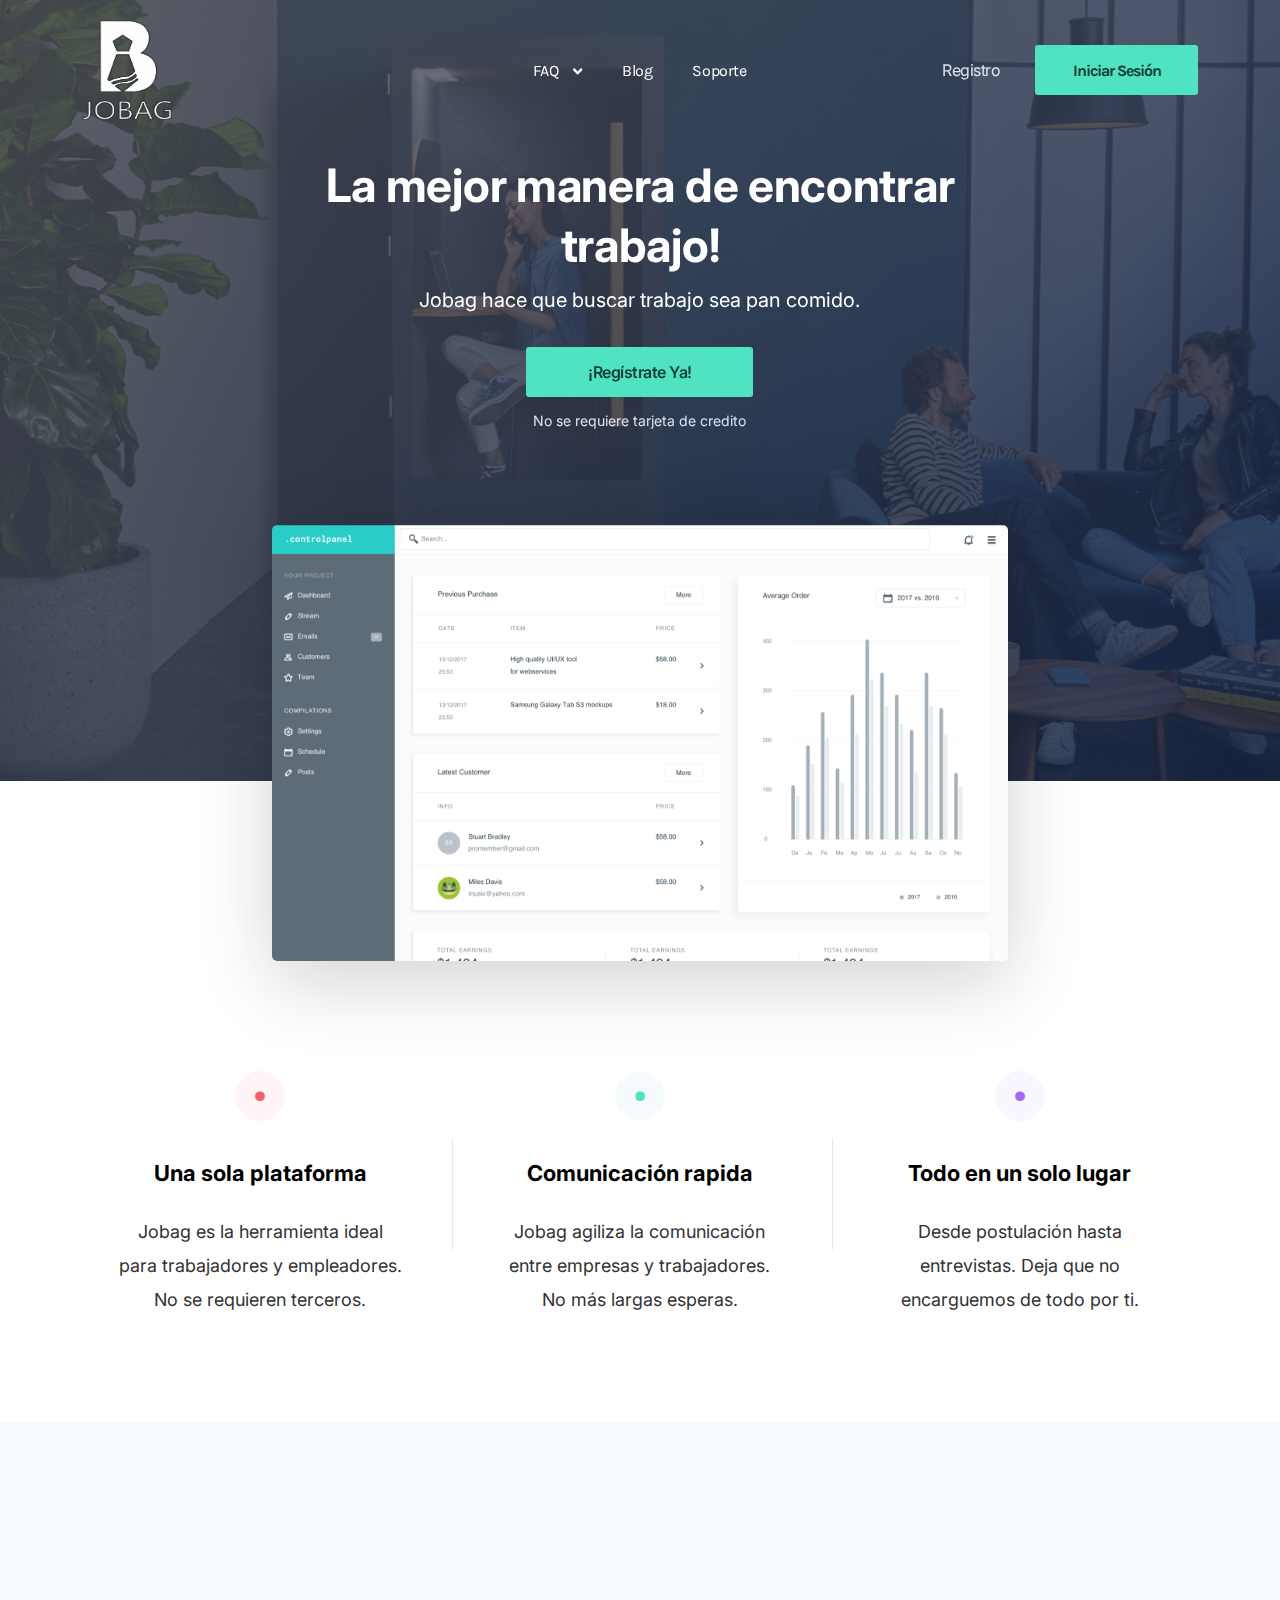
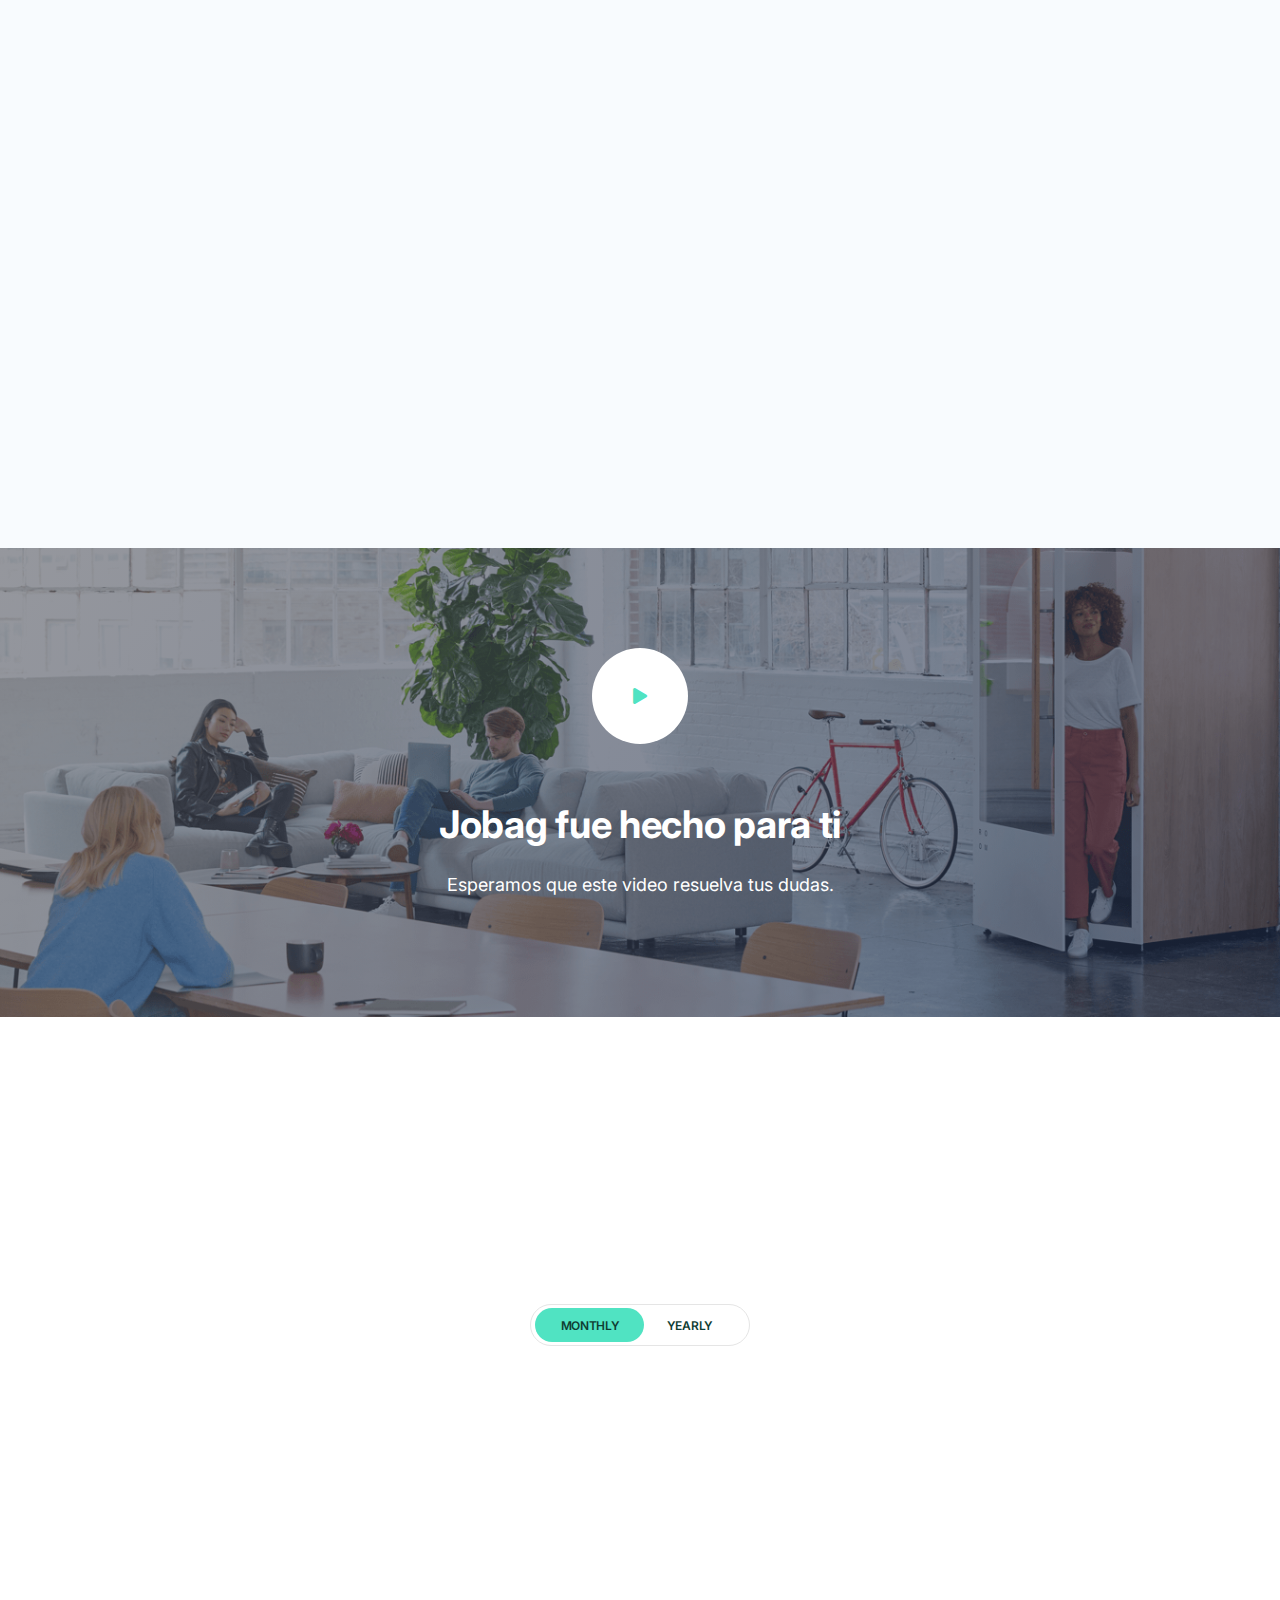
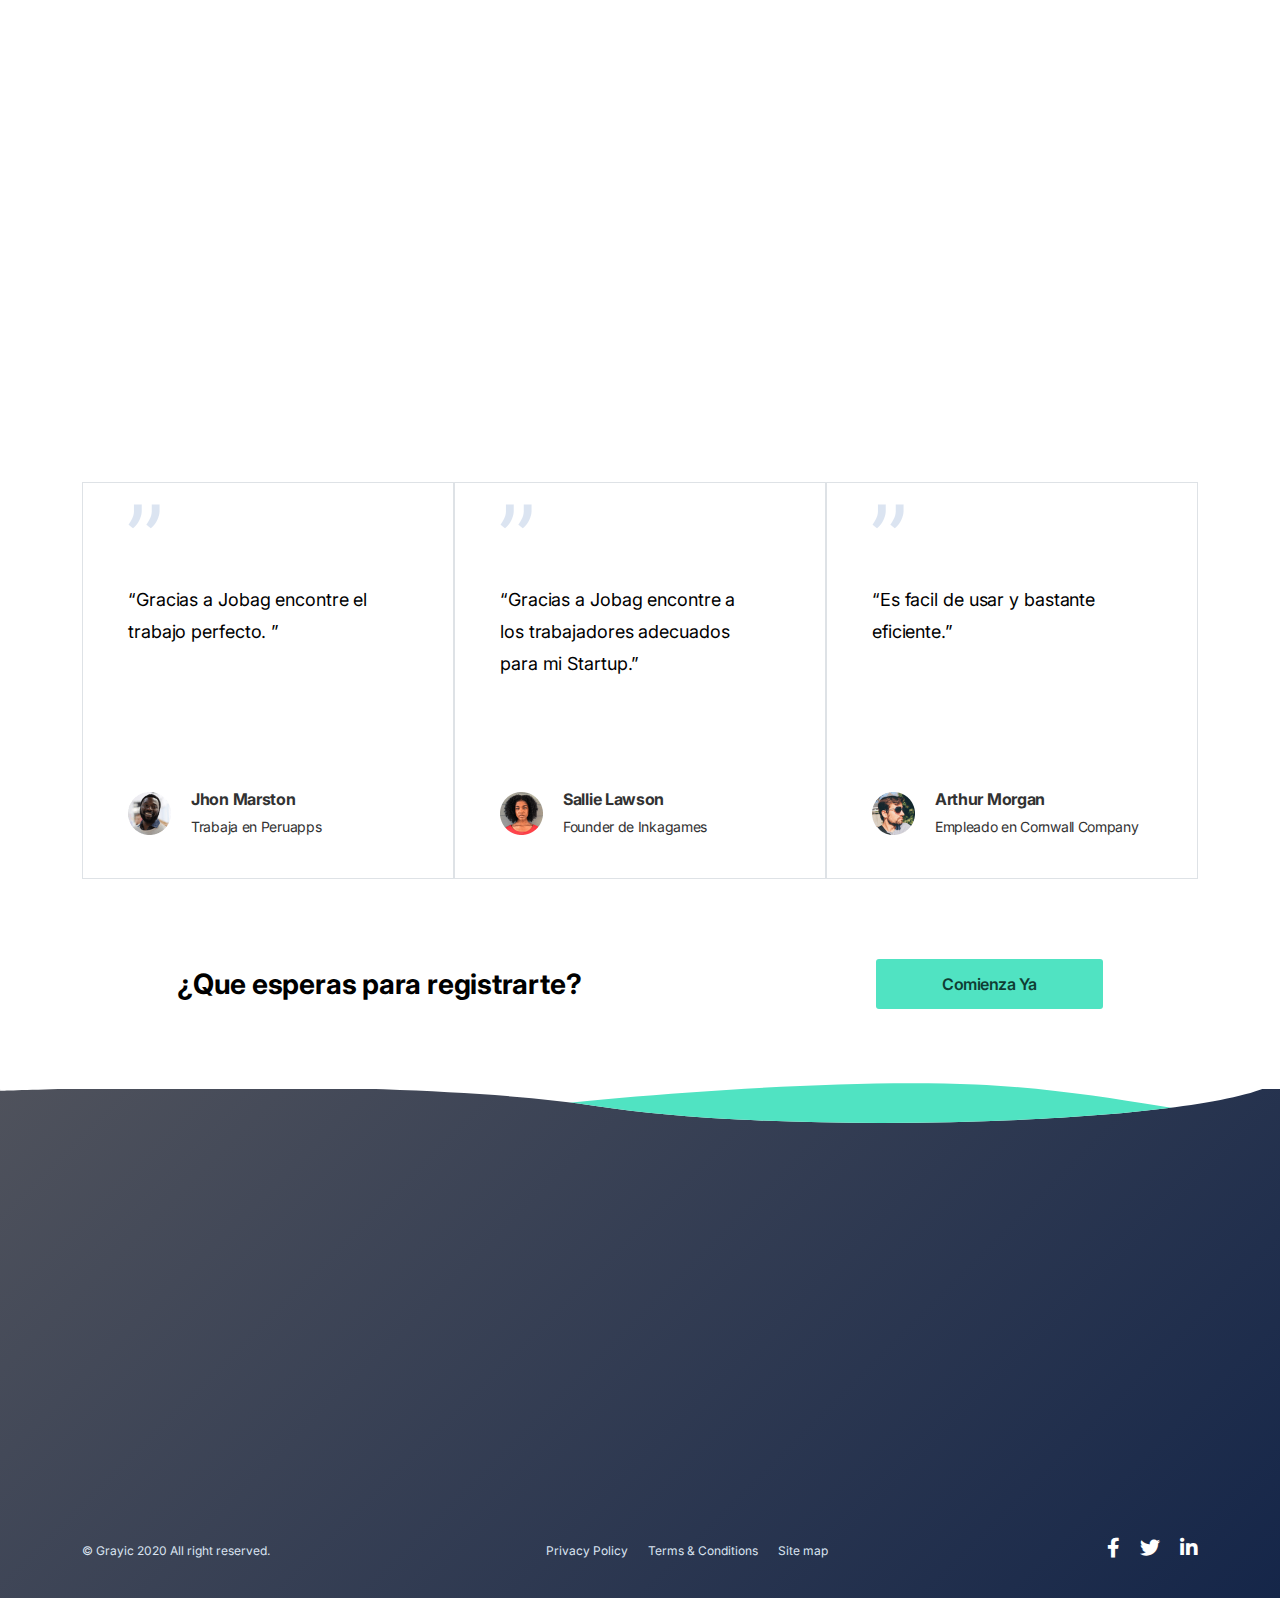
==== index.html @ 5cc7cf38 "main: landing-page" ====
<!DOCTYPE html>
<html lang="en">

<head>
  <meta charset="UTF-8">
  <meta name="viewport" content="width=device-width, initial-scale=1.0">
  <meta http-equiv="X-UA-Compatible" content="ie=edge">
  <title>Jobag </title>
  <link rel="shortcut icon" href="image/favimg.png" type="image/x-icon">
  <!-- Bootstrap , fonts & icons  -->
  <link rel="stylesheet" href="./css/bootstrap.css">
  <link rel="stylesheet" href="./fonts/icon-font/css/style.css">
  <link rel="stylesheet" href="./fonts/typography-font/typo.css">
  <link rel="stylesheet" href="./fonts/fontawesome-5/css/all.css">
  <link href="https://fonts.googleapis.com/css2?family=Karla:wght@300;400;500;600;700;800&display=swap" rel="stylesheet">
  <link href="https://fonts.googleapis.com/css2?family=Gothic+A1:wght@400;500;700;900&display=swap" rel="stylesheet">
  <link href="https://fonts.googleapis.com/css2?family=Work+Sans:wght@400;500;600;700;800;900&display=swap" rel="stylesheet">
  <link href="https://fonts.googleapis.com/css2?family=Rubik:wght@400;500;600;700;800;900&display=swap" rel="stylesheet">
  <link href="https://fonts.googleapis.com/css2?family=Inter:wght@400;600;700;800;900&display=swap" rel="stylesheet">
  <link href="https://fonts.googleapis.com/css2?family=Nunito:wght@400;600;700;800;900&display=swap" rel="stylesheet">
  <!-- Plugin'stylesheets  -->
  <link rel="stylesheet" href="./plugins/aos/aos.min.css">
  <link rel="stylesheet" href="./plugins/fancybox/jquery.fancybox.min.css">
  <!-- Vendor stylesheets  -->
  <link rel="stylesheet" href="./css/main.css">
  <!-- Custom stylesheet -->
</head>

<body data-theme-mode-panel-active data-theme="light" style="font-family: 'Mazzard H';">
  <div class="site-wrapper overflow-hidden position-relative">
    <!-- Site Header -->
    <!-- Preloader -->
    <!-- <div id="loading">
    <div class="preloader">
     <img src="./image/preloader.gif" alt="preloader">
   </div>
   </div>    -->
    <!--Site Header Area -->
    <header class="site-header site-header--menu-center dark-mode-texts landing-17-menu  site-header--absolute site-header--sticky">
      <div class="container">
        <nav class="navbar site-navbar">
          <!-- Brand Logo-->
          <div class="brand-logo">
            <a href="#">
              <!-- light version logo (logo must be black)-->
              <img src="image/logo/LOGO-B.png" alt="" class="light-version-logo">
              <!-- Dark version logo (logo must be White)-->
              <img src="image/logo/LOGO-W.png" alt="" class="dark-version-logo">
            </a>
          </div>
          <div class="menu-block-wrapper">
            <div class="menu-overlay"></div>
            <nav class="menu-block" id="append-menu-header">
              <div class="mobile-menu-head">
                <div class="go-back">
                  <i class="fa fa-angle-left"></i>
                </div>
                <div class="current-menu-title"></div>
                <div class="mobile-menu-close">&times;</div>
              </div>
              <ul class="site-menu-main">
                <li class="nav-item nav-item-has-children">
                  <a href="#" class="nav-link-item drop-trigger">FAQ <i class="fas fa-angle-down"></i>
                  </a>
                  <ul class="sub-menu" id="submenu-9">
                    <li class="sub-menu--item">
                      <a href="#">Empleadores</a>
                    </li>
                    <li class="sub-menu--item">
                      <a href="#">Empleados</a>
                    </li>
                    <li class="sub-menu--item">
                      <a href="#quienessomos">¿Quienes somos?</a>
                    </li>
                    
                  </ul>
                </li>
                <li class="nav-item">
                  <a href="#" class="nav-link-item">Blog</a>
                </li>
                <li class="nav-item">
                  <a href="#testimonio" class="nav-link-item">Soporte</a>
                </li>
              </ul>
            </nav>
          </div>
          <div class="header-btns  header-btn-l-17 ms-auto d-none d-xs-inline-flex align-items-center">
            <a class="btn sign-in-btn focus-reset" href="#">
              Registro
            </a>
            <a class="start-trail-btn btn focus-reset" href="login\login.html">
              Iniciar Sesión
            </a>
          </div>
          <!-- mobile menu trigger -->
          <div class="mobile-menu-trigger">
            <span></span>
          </div>
          <!--/.Mobile Menu Hamburger Ends-->
        </nav>
      </div>
    </header>
    <!-- navbar- -->
    <!-- Hero Area -->
    <div class="hero-area-l-17 position-relative">
      <div class="container">
        <div class="row position-relative justify-content-center">
          <div class="col-xxl-6 col-xl-7 col-lg-8 col-md-11 order-lg-1 order-1" data-aos="fade-right" data-aos-duration="800" data-aos-once="true">
            <div class="content text-center">
              <h1>La mejor manera de encontrar trabajo!</h1>
              <p>Jobag hace que buscar trabajo sea pan comido.</p>
              <a href="#" class="btn">¡Regístrate Ya!</a>
              <span>No se requiere tarjeta de credito</span>
            </div>
          </div>
          <div class="col-xl-8 col-lg-9 order-lg-1 order-0">
            <div class="hero-area-image">
              <img src="image/l8/hero-img.png" alt="" class="w-100">
            </div>
          </div>
        </div>
      </div>
    </div>
    <!--Feature Area -->
    <div class="feature-area-l-17 position-relative">
      <div class="container">
        <div class="row feature-area-l-17-items justify-content-center text-center">
          <div class="col-lg-4 col-md-6 col-sm-9">
            <div class="single-features single-border position-relative">
              <div class="circle-dot-1">
                <i class="fas fa-circle"></i>
              </div>
              <h4>Una sola plataforma</h4>
              <p>Jobag es la herramienta ideal para trabajadores y empleadores. No se requieren terceros.
              </p>
            </div>
          </div>
          <div class="col-lg-4 col-md-6 col-sm-9">
            <div class="single-features single-border position-relative">
              <div class="circle-dot-2">
                <i class="fas fa-circle"></i>
              </div>
              <h4>Comunicación rapida</h4>
              <p>Jobag agiliza la comunicación entre empresas y trabajadores.
                No más largas esperas.
              </p>
            </div>
          </div>
          <div class="col-lg-4 col-md-6 col-sm-9">
            <div class="single-features">
              <div class="circle-dot-3">
                <i class="fas fa-circle"></i>
              </div>
              <h4>Todo en un solo lugar</h4>
              <p>Desde postulación hasta entrevistas. Deja que no encarguemos de todo por ti.</p>
            </div>
          </div>
        </div>
      </div>
    </div>
    <!--Content Area 1-->
    <div class="content-area-l-17-1">
      <div class="container">
        <div class="row align-items-center justify-content-center">
          <div class="col-xl-10 col-lg-12">
            <div class="row align-items-center justify-content-center">
              <div class="col-lg-6 col-md-8" data-aos="fade-right" data-aos-duration="800" data-aos-once="true">
                <div class="content-img position-relative">
                  <div class="image-1">
                    <img src="image/l8/content-image-1.png" alt="">
                  </div>
                  <div class="image-2">
                    <img src="image/l8/content-image-2.png" alt="">
                  </div>
                </div>
              </div>
              <div class="offset-xxl-1 col-xxl-5 col-xl-6 col-lg-6 col-md-8" data-aos="fade-left" data-aos-duration="800" data-aos-once="true">
                <div class="content section-heading-11">
                  <h2> Todo lo que necesitas y más.</h2>
                  <p>Jobag te ofrece todas las herramientas necesarias para conectar empleadores con trabajadores. No te angusties, nosotros nos encargamos de todo.</p>
                  <a href="#" class="btn focus-reset">¡Comienza ya!</a>
                </div>
              </div>
            </div>
          </div>
        </div>
      </div>
    </div>
    <!--Content Area 2-->
    
    <!--Video Area-->
    <a id="quienessomos"> </a>
    <div class="video-area-l-17">
     
      <div class="container">
        <div class="row justify-content-center">
          <div class="col-xxl-7 col-xl-8 col-lg-9 col-md-12">
            <div class="video-content text-center">
              <a data-fancybox="" href="https://www.youtube.com/embed/rRPQs_kM_nw"><i
              class="fas fa-play font-size-7"></i></a>
              <h2>Jobag fue hecho para ti</h2>
              <p>Esperamos que este video resuelva tus dudas.</p>
            </div>
          </div>
        </div>
      </div>
    </div>
    <!--Pricing Area-->
    <div class="pricing-area-l-17 position-relative overflow-hidden">
      <div class="container">
        <div class="row justify-content-center">
          <div class="col-12 col-lg-8 text-center" data-aos="fade-down" data-aos-duration="800" data-aos-once="true">
            <div class="content section-heading-11">
              <h2>Elige un plan para empezar</h2>
              <p>No te angusties, puedes cambiar de plan cuando quieras.</p>
            </div>
          </div>
        </div>
        <div class="row justify-content-center" id="table-price-value" data-pricing-dynamic data-value-active="monthly">
          <div class="col-md-12 pricing-main-area-l-17 text-center">
            <div class="toggle-btn d-inline-block  justify-content-center">
              <a class="btn-toggle btn-toggle-2 d-flex price-deck-trigger" data-pricing-trigger data-target="#table-price-value" href="javascript:">
                <span class="round"></span>
              </a>
            </div>
          </div>
          <div class="col-xl-4 col-lg-5 col-md-6 col-sm-8">
            <div class="single-price" data-aos="fade-right" data-aos-duration="800" data-aos-once="true">
              <div class="price-top justify-content-between">
                <span>Basic</span>
              </div>
              <div class="main-price">
                <div class="price d-flex position-relative ">
                  <span class="d-inline-block dynamic-value">$</span>
                  <h2 class="d-inline-block dynamic-value" data-active="15" data-monthly="0" data-yearly="0"><span
                  class="dynamic-value" data-active="/ month" data-monthly="/ month" data-yearly="/year"></span></h2>
                </div>
              </div>
              <p>Good for small business launching their products less then once a year</p>
              <div class="price-body pt-8">
                <ul class="pricing-list list-unstyled">
                  <li> <i class="icon icon-check-2-2"></i> Unlimited Blocks</li>
                  <li> <i class="icon icon-check-2-2"></i> 5GB Clould Storages</li>
                  <li><del> <i class="icon icon-check-2-2"></i> Custom Domain Names</del></li>
                  <li><del> <i class="icon icon-check-2-2"></i>Unlimited Emails</del></li>
                </ul>
              </div>
              <div class="price-btn">
                <a class="btn" href="#">Empieza Ya</a>
                <p>No credit card required</p>
              </div>
            </div>
          </div>
          
          
          <div class="col-xl-4 col-lg-5 col-md-6 col-sm-8">
            <div class="single-price popular-pricing popular-pricing-3 position-relative" data-aos="fade-up" data-aos-duration="800" data-aos-once="true">
              <div class="price-top justify-content-between">
                <span>Pro</span>
              </div>
              <div class="main-price">
                <div class="price d-flex position-relative">
                  <span class="d-inline-block dynamic-value ">$</span>
                  <h2 class="d-inline-block dynamic-value" data-active="15" data-monthly="5" data-yearly="50"> <span
                  class="dynamic-value" data-active="/  month" data-monthly="/ month" data-yearly="/year"></span></h2>
                </div>
              </div>
              <p>Good for small business launching their products less then once a year</p>
              <div class="price-body">
                <ul class="pricing-list list-unstyled">
                  <li> <i class="icon icon-check-2-2"></i> Unlimited Blocks</li>
                  <li> <i class="icon icon-check-2-2"></i> 5GB Clould Storages</li>
                  <li> <i class="icon icon-check-2-2"></i> Custom Domain Names</li>
                  <li> <i class="icon icon-check-2-2"></i>Unlimited Emails</li>
                </ul>
              </div>
              <div class="price-btn">
                <a class="btn" href="#">Empieza Ya</a>
                <p>No credit card required</p>
              </div>
            </div>
          </div>
        </div>
      </div>
    </div>
   
    <!--Testimonial Area-->
    <a id="testimonio"> </a>
    <div class="testimonial-area-l-17">
      
      <div class="container">
        <div class="row justify-content-center no-gutters border-collapse-1">
          <div class="col-lg-4 col-md-6 col-sm-9 p-0">
            <div class="testimonial-card border h-100">
              <img src="image/l8/quote.png" alt="">
              <p>
                “Gracias a Jobag encontre el trabajo perfecto. ”
              </p>
              <div class="d-flex align-items-center">
                <div class="customer-img mr-4">
                  <img src="image/l8/client-img-1.png" alt="">
                </div>
                <div class="user-identity">
                  <h5>Jhon Marston</h5>
                  <span>Trabaja en Peruapps</span>
                </div>
              </div>
            </div>
          </div>
          <div class="col-lg-4 col-md-6 col-sm-9 p-0">
            <div class="testimonial-card border h-100">
              <img src="image/l8/quote.png" alt="" class="mb-12">
              <p>
                “Gracias a Jobag encontre a los trabajadores adecuados para mi Startup.”
              </p>
              <div class="d-flex align-items-center">
                <div class="customer-img">
                  <img src="image/l8/client-img-2.png" alt="">
                </div>
                <div class="user-identity">
                  <h5>Sallie Lawson</h5>
                  <span>Founder de Inkagames</span>
                </div>
              </div>
            </div>
          </div>
          <div class="col-lg-4 col-md-6 col-sm-9 p-0">
            <div class="testimonial-card border h-100">
              <img src="image/l8/quote.png" alt="" class="mb-12">
              <p>
                “Es facil de usar y bastante eficiente.”
              </p>
              <div class="d-flex align-items-center">
                <div class="customer-img mr-4">
                  <img src="image/l8/client-img-3.png" alt="">
                </div>
                <div class="user-identity">
                  <h5>Arthur Morgan</h5>
                  <span>Empleado en Cornwall Company</span>
                </div>
              </div>
            </div>
          </div>
        </div>
      </div>
    </div>
    <!--CTA Area-->
    <div class="cta-area-l-17">
      <div class="container">
        <div class="row justify-content-center">
          <div class="col-lg-10">
            <div class="d-md-flex justify-content-between text-align-lg-start text-center align-items-center">
              <h2>¿Que esperas para registrarte?</h2>
              <a href="#" class="btn"> Comienza Ya</a>
            </div>
          </div>
        </div>
      </div>
    </div>
    <!--Footer Area-->
    <footer class="footer-area-l-17 position-relative">
      <div class="footer-shape">
        <img src="image/l8/footer-shape.svg" alt="">
      </div>
      <div class="container pt-lg-23 pt-15 pb-12">
        <div class="row footer-area-l-17-items justify-content-between" data-aos="fade-left" data-aos-duration="800" data-aos-once="true">
          <div class="col">
            <div class="footer-widget widget2">
              <p class="widget-title">Store</p>
              <ul class="widget-links pl-0 list-unstyled ">
                <li><a href="">Catalog</a></li>
                <li><a href="">Popular</a></li>
                <li><a href="">Features</a></li>
                <li><a href="">F.a.q.</a></li>
              </ul>
            </div>
          </div>
          <div class="col">
            <div class="footer-widget widget3">
              <p class="widget-title">About</p>
              <ul class="widget-links pl-0 list-unstyled ">
                <li><a href="">Catalog</a></li>
                <li><a href="">Popular</a></li>
                <li><a href="">Features</a></li>
              </ul>
            </div>
          </div>
          <div class="col">
            <div class="footer-widget widget4">
              <p class="widget-title">Policy</p>
              <ul class="widget-links pl-0 list-unstyled ">
                <li><a href="">Catalog</a></li>
                <li><a href="">Popular</a></li>
                <li><a href="">Features</a></li>
              </ul>
            </div>
          </div>
          <div class="col">
            <div class="footer-widget widget4">
              <p class="widget-title">Team</p>
              <ul class="widget-links pl-0 list-unstyled ">
                <li><a href="">Catalog</a></li>
                <li><a href="">Popular</a></li>
                <li><a href="">Features</a></li>
              </ul>
            </div>
          </div>
          <div class="col">
            <div class="footer-widget widget4">
              <p class="widget-title">Support</p>
              <ul class="widget-links pl-0 list-unstyled ">
                <li><a href="">Catalog</a></li>
                <li><a href="">Popular</a></li>
                <li><a href="">Features</a></li>
              </ul>
            </div>
          </div>
        </div>
      </div>
      <!-- footer-bottom start -->
      <div class="copyright-area-l-17 text-center text-md-start">
        <div class="container">
          <div class="row align-items-center">
            <div class="col-lg-4 col-md-4">
              <div class="copyright">
                <p> &copy; Grayic 2020 All right reserved. </p>
              </div>
            </div>
            <div class="col-lg-5 col-md-6">
              <div class="footer-menu">
                <ul class="list-unstyled d-flex flex-wrap justify-content-center">
                  <li><a href="#">Privacy Policy</a></li>
                  <li> <a href="#features">Terms & Conditions</a> </li>
                  <li><a href="#features"> Site map</a></li>
                </ul>
              </div>
            </div>
            <div class="col-lg-3 col-md-2">
              <div class="social-icons text-md-end">
                <ul class="pl-0 list-unstyled">
                  <li class="d-inline-block"><a href="#"><i class="fab fa-facebook-f"></i></a></li>
                  <li class="d-inline-block"><a href="#"><i class="fab fa-twitter"></i></a></li>
                  <li class="d-inline-block"><a href="#"><i class="fab fa-linkedin-in"></i></a></li>
                </ul>
              </div>
            </div>
          </div>
        </div>
      </div>
    </footer>
  </div>
  <!-- Vendor Scripts -->
  <script src="js/vendor.min.js"></script>
  <!-- Plugin's Scripts -->
  <script src="./plugins/fancybox/jquery.fancybox.min.js"></script>
  <script src="./plugins/aos/aos.min.js"></script>
  <script src="./plugins/menu/menu.js"></script>
  <!-- Activation Script -->
  <script src="js/custom.js"></script>
</body>

</html>
---- fonts/icon-font/css/style.css ----
/*--------------------------------

Grayic Web Font
Generated using nucleoapp.com

-------------------------------- */
@font-face {
  font-family: 'Grayic';
  src: url('../fonts/Grayic.eot');
  src: url('../fonts/Grayic.eot') format('embedded-opentype'), url('../fonts/Grayic.woff2') format('woff2'), url('../fonts/Grayic.woff') format('woff'), url('../fonts/Grayic.ttf') format('truetype'), url('../fonts/Grayic.svg') format('svg');
  font-weight: normal;
  font-style: normal;
}
/*------------------------
	base class definition
-------------------------*/
.icon {
  display: inline-block;
  font: normal normal normal 1em/1 'Grayic';
  speak: none;
  text-transform: none;
  /* Better Font Rendering */
  -webkit-font-smoothing: antialiased;
  -moz-osx-font-smoothing: grayscale;
}
/*------------------------
  change icon size
-------------------------*/
/* relative units */
.icon-sm {
  font-size: 0.8em;
}
.icon-lg {
  font-size: 1.2em;
}
/* absolute units */
.icon-16 {
  font-size: 16px;
}
.icon-32 {
  font-size: 32px;
}
/*----------------------------------
  add a square/circle background
-----------------------------------*/
.icon-bg-square,
.icon-bg-circle {
  padding: 0.35em;
  background-color: #eee;
}
.icon-bg-circle {
  border-radius: 50%;
}
/*------------------------------------
  use icons as list item markers
-------------------------------------*/
.icon-ul {
  padding-left: 0;
  list-style-type: none;
}
.icon-ul > li {
  display: flex;
  align-items: flex-start;
  line-height: 1.4;
}
.icon-ul > li > .icon {
  margin-right: 0.4em;
  line-height: inherit;
}
/*------------------------
  spinning icons
-------------------------*/
.icon-is-spinning {
  -webkit-animation: icon-spin 2s infinite linear;
  -moz-animation: icon-spin 2s infinite linear;
  animation: icon-spin 2s infinite linear;
}
@-webkit-keyframes icon-spin {
  0% {
    -webkit-transform: rotate(0deg);
  }
  100% {
    -webkit-transform: rotate(360deg);
  }
}
@-moz-keyframes icon-spin {
  0% {
    -moz-transform: rotate(0deg);
  }
  100% {
    -moz-transform: rotate(360deg);
  }
}
@keyframes icon-spin {
  0% {
    -webkit-transform: rotate(0deg);
    -moz-transform: rotate(0deg);
    -ms-transform: rotate(0deg);
    -o-transform: rotate(0deg);
    transform: rotate(0deg);
  }
  100% {
    -webkit-transform: rotate(360deg);
    -moz-transform: rotate(360deg);
    -ms-transform: rotate(360deg);
    -o-transform: rotate(360deg);
    transform: rotate(360deg);
  }
}
/*------------------------
  rotated/flipped icons
-------------------------*/
.icon-rotate-90 {
  filter: progid:DXImageTransform.Microsoft.BasicImage(rotation=1);
  -webkit-transform: rotate(90deg);
  -moz-transform: rotate(90deg);
  -ms-transform: rotate(90deg);
  -o-transform: rotate(90deg);
  transform: rotate(90deg);
}
.icon-rotate-180 {
  filter: progid:DXImageTransform.Microsoft.BasicImage(rotation=2);
  -webkit-transform: rotate(180deg);
  -moz-transform: rotate(180deg);
  -ms-transform: rotate(180deg);
  -o-transform: rotate(180deg);
  transform: rotate(180deg);
}
.icon-rotate-270 {
  filter: progid:DXImageTransform.Microsoft.BasicImage(rotation=3);
  -webkit-transform: rotate(270deg);
  -moz-transform: rotate(270deg);
  -ms-transform: rotate(270deg);
  -o-transform: rotate(270deg);
  transform: rotate(270deg);
}
.icon-flip-y {
  filter: progid:DXImageTransform.Microsoft.BasicImage(rotation=0);
  -webkit-transform: scale(-1, 1);
  -moz-transform: scale(-1, 1);
  -ms-transform: scale(-1, 1);
  -o-transform: scale(-1, 1);
  transform: scale(-1, 1);
}
.icon-flip-x {
  filter: progid:DXImageTransform.Microsoft.BasicImage(rotation=2);
  -webkit-transform: scale(1, -1);
  -moz-transform: scale(1, -1);
  -ms-transform: scale(1, -1);
  -o-transform: scale(1, -1);
  transform: scale(1, -1);
}
/*------------------------
	icons
-------------------------*/

.icon-tail-right::before {
  content: "\ea02";
}

.icon-tail-left::before {
  content: "\ea03";
}

.icon-small-up::before {
  content: "\ea04";
}

.icon-small-down::before {
  content: "\ea05";
}

.icon-small-right::before {
  content: "\ea06";
}

.icon-small-left::before {
  content: "\ea07";
}

.icon-triangle-right-17::before {
  content: "\ea08";
}

.icon-card-update::before {
  content: "\ea09";
}

.icon-tie-01::before {
  content: "\ea0a";
}

.icon-puzzle-10::before {
  content: "\ea0b";
}

.icon-plug::before {
  content: "\ea0c";
}

.icon-laptop-71::before {
  content: "\ea0d";
}

.icon-goal-65::before {
  content: "\ea0e";
}

.icon-handshake::before {
  content: "\ea0f";
}

.icon-archery-target::before {
  content: "\ea10";
}

.icon-connect::before {
  content: "\ea11";
}

.icon-bulb-63::before {
  content: "\ea12";
}

.icon-chess-knight::before {
  content: "\ea13";
}

.icon-shoe-woman::before {
  content: "\ea14";
}

.icon-plug-2::before {
  content: "\ea15";
}

.icon-roadmap::before {
  content: "\ea16";
}

.icon-roadmap-2::before {
  content: "\ea17";
}

.icon-cards::before {
  content: "\ea18";
}

.icon-cards-2::before {
  content: "\ea19";
}

.icon-mirror-2::before {
  content: "\ea1a";
}

.icon-layers-3::before {
  content: "\ea1b";
}

.icon-layers-3-2::before {
  content: "\ea1c";
}

.icon-code::before {
  content: "\ea1d";
}

.icon-code-2::before {
  content: "\ea1e";
}

.icon-code-editor::before {
  content: "\ea1f";
}

.icon-book-open-2::before {
  content: "\ea20";
}

.icon-app::before {
  content: "\ea21";
}

.icon-3d-model::before {
  content: "\ea22";
}

.icon-3d-model-2::before {
  content: "\ea23";
}

.icon-app-2::before {
  content: "\ea24";
}

.icon-apple::before {
  content: "\ea25";
}

.icon-android::before {
  content: "\ea26";
}

.icon-apple-2::before {
  content: "\ea27";
}

.icon-android-2::before {
  content: "\ea28";
}

.icon-palette::before {
  content: "\ea29";
}

.icon-palette-2::before {
  content: "\ea2a";
}

.icon-leaf-80::before {
  content: "\ea2b";
}

.icon-leaf-80-2::before {
  content: "\ea2c";
}

.icon-battery-83::before {
  content: "\ea2d";
}

.icon-battery-83-2::before {
  content: "\ea2e";
}

.icon-drop::before {
  content: "\ea2f";
}

.icon-drop-2::before {
  content: "\ea30";
}

.icon-popcorn::before {
  content: "\ea31";
}

.icon-bowling-pins::before {
  content: "\ea32";
}

.icon-popcorn-2::before {
  content: "\ea33";
}

.icon-bowling-pins-2::before {
  content: "\ea34";
}

.icon-theater::before {
  content: "\ea35";
}

.icon-theater-2::before {
  content: "\ea36";
}

.icon-music::before {
  content: "\ea37";
}

.icon-brush::before {
  content: "\ea38";
}

.icon-music-2::before {
  content: "\ea39";
}

.icon-brush-2::before {
  content: "\ea3a";
}

.icon-soup::before {
  content: "\ea3b";
}

.icon-soup-2::before {
  content: "\ea3c";
}

.icon-energy::before {
  content: "\ea3d";
}

.icon-energy-2::before {
  content: "\ea3e";
}

.icon-cupcake::before {
  content: "\ea3f";
}

.icon-cupcake-2::before {
  content: "\ea40";
}

.icon-watermelon::before {
  content: "\ea41";
}

.icon-watermelon-2::before {
  content: "\ea42";
}

.icon-opening-times::before {
  content: "\ea43";
}

.icon-mug::before {
  content: "\ea44";
}

.icon-pizza-slice::before {
  content: "\ea45";
}

.icon-opening-times-2::before {
  content: "\ea46";
}

.icon-mug-2::before {
  content: "\ea47";
}

.icon-pizza-slice-2::before {
  content: "\ea48";
}

.icon-bell-53::before {
  content: "\ea49";
}

.icon-bell-53-2::before {
  content: "\ea4a";
}

.icon-pin-3::before {
  content: "\ea4b";
}

.icon-pin-3-2::before {
  content: "\ea4c";
}

.icon-gps::before {
  content: "\ea4d";
}

.icon-gps-2::before {
  content: "\ea4e";
}

.icon-face-recognition::before {
  content: "\ea4f";
}

.icon-sound::before {
  content: "\ea50";
}

.icon-microphone::before {
  content: "\ea51";
}

.icon-business-agent::before {
  content: "\ea52";
}

.icon-cctv::before {
  content: "\ea53";
}

.icon-home::before {
  content: "\ea54";
}

.icon-office::before {
  content: "\ea55";
}

.icon-key::before {
  content: "\ea56";
}

.icon-handshake-2::before {
  content: "\ea57";
}

.icon-home-2::before {
  content: "\ea58";
}

.icon-cctv-2::before {
  content: "\ea59";
}

.icon-fav-property::before {
  content: "\ea5a";
}

.icon-fav-property-2::before {
  content: "\ea5b";
}

.icon-key-2::before {
  content: "\ea5c";
}

.icon-business-agent-2::before {
  content: "\ea5d";
}

.icon-bookmark-2::before {
  content: "\ea5e";
}

.icon-bookmark-2-2::before {
  content: "\ea5f";
}

.icon-pen-01::before {
  content: "\ea60";
}

.icon-pen-01-2::before {
  content: "\ea61";
}

.icon-hat-3::before {
  content: "\ea62";
}

.icon-hat-3-2::before {
  content: "\ea63";
}

.icon-tag::before {
  content: "\ea64";
}

.icon-tag-2::before {
  content: "\ea65";
}

.icon-gift-2::before {
  content: "\ea66";
}

.icon-gift-2-2::before {
  content: "\ea67";
}

.icon-receipt-list-43::before {
  content: "\ea68";
}

.icon-receipt-list-43-2::before {
  content: "\ea69";
}

.icon-maestro::before {
  content: "\ea6a";
}

.icon-maestro-2::before {
  content: "\ea6b";
}

.icon-cart-simple::before {
  content: "\ea6c";
}

.icon-cart-simple-2::before {
  content: "\ea6d";
}

.icon-bag-09::before {
  content: "\ea6e";
}

.icon-bag-09-2::before {
  content: "\ea6f";
}

.icon-bicep::before {
  content: "\ea70";
}

.icon-bicep-2::before {
  content: "\ea71";
}

.icon-cycling::before {
  content: "\ea72";
}

.icon-cycling-2::before {
  content: "\ea73";
}

.icon-distance::before {
  content: "\ea74";
}

.icon-distance-2::before {
  content: "\ea75";
}

.icon-trophy::before {
  content: "\ea76";
}

.icon-trophy-2::before {
  content: "\ea77";
}

.icon-cpu::before {
  content: "\ea78";
}

.icon-cpu-2::before {
  content: "\ea79";
}

.icon-voice-recognition::before {
  content: "\ea7a";
}

.icon-voice-recognition-2::before {
  content: "\ea7b";
}

.icon-phone-charging-3::before {
  content: "\ea7c";
}

.icon-phone-charging-3-2::before {
  content: "\ea7d";
}

.icon-phone-button::before {
  content: "\ea7e";
}

.icon-pc-monitor::before {
  content: "\ea7f";
}

.icon-headphones::before {
  content: "\ea80";
}

.icon-media-player::before {
  content: "\ea81";
}

.icon-screen-rotation::before {
  content: "\ea82";
}

.icon-screen-rotation-2::before {
  content: "\ea83";
}

.icon-headphones-2::before {
  content: "\ea84";
}

.icon-headphones-2-2::before {
  content: "\ea85";
}

.icon-headphones-2-3::before {
  content: "\ea86";
}

.icon-pc-monitor-2::before {
  content: "\ea87";
}

.icon-media-player-2::before {
  content: "\ea88";
}

.icon-touch-id::before {
  content: "\ea89";
}

.icon-touch-id-2::before {
  content: "\ea8a";
}

.icon-bike-bmx::before {
  content: "\ea8b";
}

.icon-bike-bmx-2::before {
  content: "\ea8c";
}

.icon-airplane::before {
  content: "\ea8d";
}

.icon-airplane-2::before {
  content: "\ea8e";
}

.icon-drink-2::before {
  content: "\ea8f";
}

.icon-drink-2-2::before {
  content: "\ea90";
}

.icon-verified::before {
  content: "\ea91";
}

.icon-verified-2::before {
  content: "\ea92";
}

.icon-at-sign::before {
  content: "\ea93";
}

.icon-at-sign-2::before {
  content: "\ea94";
}

.icon-zoom-2::before {
  content: "\ea95";
}

.icon-phone-2::before {
  content: "\ea96";
}

.icon-trash-simple::before {
  content: "\ea97";
}

.icon-simple-remove::before {
  content: "\ea98";
}

.icon-send-2::before {
  content: "\ea99";
}

.icon-signal-2::before {
  content: "\ea9a";
}

.icon-link-69::before {
  content: "\ea9b";
}

.icon-lock::before {
  content: "\ea9c";
}

.icon-unlocked::before {
  content: "\ea9d";
}

.icon-phone-2-2::before {
  content: "\ea9e";
}

.icon-fav-remove::before {
  content: "\ea9f";
}

.icon-chat-round::before {
  content: "\eaa0";
}

.icon-chat-46::before {
  content: "\eaa1";
}

.icon-chat-33::before {
  content: "\eaa2";
}

.icon-chat-45::before {
  content: "\eaa3";
}

.icon-attach-87::before {
  content: "\eaa4";
}

.icon-chart-bar-52::before {
  content: "\eaa5";
}

.icon-chat-round-content::before {
  content: "\eaa6";
}

.icon-check-2::before {
  content: "\eaa7";
}

.icon-pen::before {
  content: "\eaa8";
}

.icon-heart-2::before {
  content: "\eaa9";
}

.icon-fav-remove-2::before {
  content: "\eaaa";
}

.icon-ui-04::before {
  content: "\eaab";
}

.icon-phone-call::before {
  content: "\eaac";
}

.icon-lock-2::before {
  content: "\eaad";
}

.icon-unlocked-2::before {
  content: "\eaae";
}

.icon-heart-2-2::before {
  content: "\eaaf";
}

.icon-email-83::before {
  content: "\eab0";
}

.icon-pen-2::before {
  content: "\eab1";
}

.icon-check-2-2::before {
  content: "\eab2";
}

.icon-chat-round-2::before {
  content: "\eab3";
}

.icon-chat-round-content-2::before {
  content: "\eab4";
}

.icon-chat-33-2::before {
  content: "\eab5";
}

.icon-chat-45-2::before {
  content: "\eab6";
}

.icon-chart-bar-52-2::before {
  content: "\eab7";
}

.icon-bold-remove::before {
  content: "\eab8";
}

.icon-attach-87-2::before {
  content: "\eab9";
}

.icon-check-simple::before {
  content: "\eaba";
}

.icon-menu-dots::before {
  content: "\eabb";
}

.icon-settings-gear-64::before {
  content: "\eabc";
}

.icon-settings-gear-64-2::before {
  content: "\eabd";
}

.icon-settings::before {
  content: "\eabe";
}

.icon-settings-2::before {
  content: "\eabf";
}

.icon-trash::before {
  content: "\eac0";
}

.icon-time-3::before {
  content: "\eac1";
}

.icon-ui-04-2::before {
  content: "\eac2";
}

.icon-filter::before {
  content: "\eac3";
}

.icon-infinite::before {
  content: "\eac4";
}

.icon-infinite-2::before {
  content: "\eac5";
}

.icon-home-minimal::before {
  content: "\eac6";
}

.icon-home-minimal-2::before {
  content: "\eac7";
}

.icon-filter-2::before {
  content: "\eac8";
}

.icon-cloud-25::before {
  content: "\eaca";
}

.icon-cloud-25-2::before {
  content: "\eacb";
}

.icon-single-02::before {
  content: "\eacc";
}

.icon-single-02-2::before {
  content: "\eacd";
}

.icon-users-wm::before {
  content: "\eace";
}

.icon-users-wm-2::before {
  content: "\eacf";
}

.icon-camera-flash::before {
  content: "\ead0";
}

.icon-camera-flash-2::before {
  content: "\ead1";
}

.icon-ic_file_download_48px::before {
  content: "\ead2";
}

.icon-ic_thumb_up_48px::before {
  content: "\ead3";
}

.icon-ic_thumb_down_48px::before {
  content: "\ead4";
}

.icon-hourglass::before {
  content: "\ead5";
}

.icon-hourglass-2::before {
  content: "\ead6";
}

.icon-time-3-2::before {
  content: "\ead7";
}

.icon-time-3-3::before {
  content: "\ead8";
}

.icon-chat-46-2::before {
  content: "\ead9";
}

.icon-laptop-1::before {
  content: "\eada";
}

.icon-laptop-1-2::before {
  content: "\eadb";
}

.icon-grid-45::before {
  content: "\eadc";
}

.icon-grid-45-2::before {
  content: "\eadd";
}

.icon-layout-11::before {
  content: "\eade";
}

.icon-layout-11-2::before {
  content: "\eadf";
}

.icon-sidebar::before {
  content: "\eae0";
}

.icon-sidebar-2::before {
  content: "\eae1";
}

.icon-email-84::before {
  content: "\eae2";
}

.icon-email-84-2::before {
  content: "\eae3";
}

.icon-menu-right::before {
  content: "\eae4";
}

.icon-menu-left::before {
  content: "\eae5";
}

.icon-menu-34::before {
  content: "\eae6";
}

.icon-menu-dots-2::before {
  content: "\eae7";
}

.icon-minimal-left::before {
  content: "\eae8";
}

.icon-minimal-right::before {
  content: "\eae9";
}

.icon-stre-right::before {
  content: "\eaea";
}

.icon-stre-left::before {
  content: "\eaeb";
}

.icon-menu-left-2::before {
  content: "\eaec";
}

.icon-menu-right-2::before {
  content: "\eaed";
}

.icon-menu-34-2::before {
  content: "\eaee";
}

.icon-triangle-right-17-2::before {
  content: "\eaef";
}

.icon-puzzle-10-2::before {
  content: "\eaf0";
}

.icon-logo-facebook::before {
  content: "\eaf1";
}

.icon-logo-twitter::before {
  content: "\eaf2";
}

.icon-logo-linkedin::before {
  content: "\eaf3";
}

.icon-logo-pinterest::before {
  content: "\eaf4";
}

.icon-instant-camera-2::before {
  content: "\eaf5";
}

.icon-logo-instagram::before {
  content: "\eaf6";
}

.icon-logo-dribbble::before {
  content: "\eaf7";
}

.icon-logo-skype::before {
  content: "\eaf8";
}

.icon-logo-messenger::before {
  content: "\eaf9";
}

.icon-logo-slack::before {
  content: "\eafa";
}
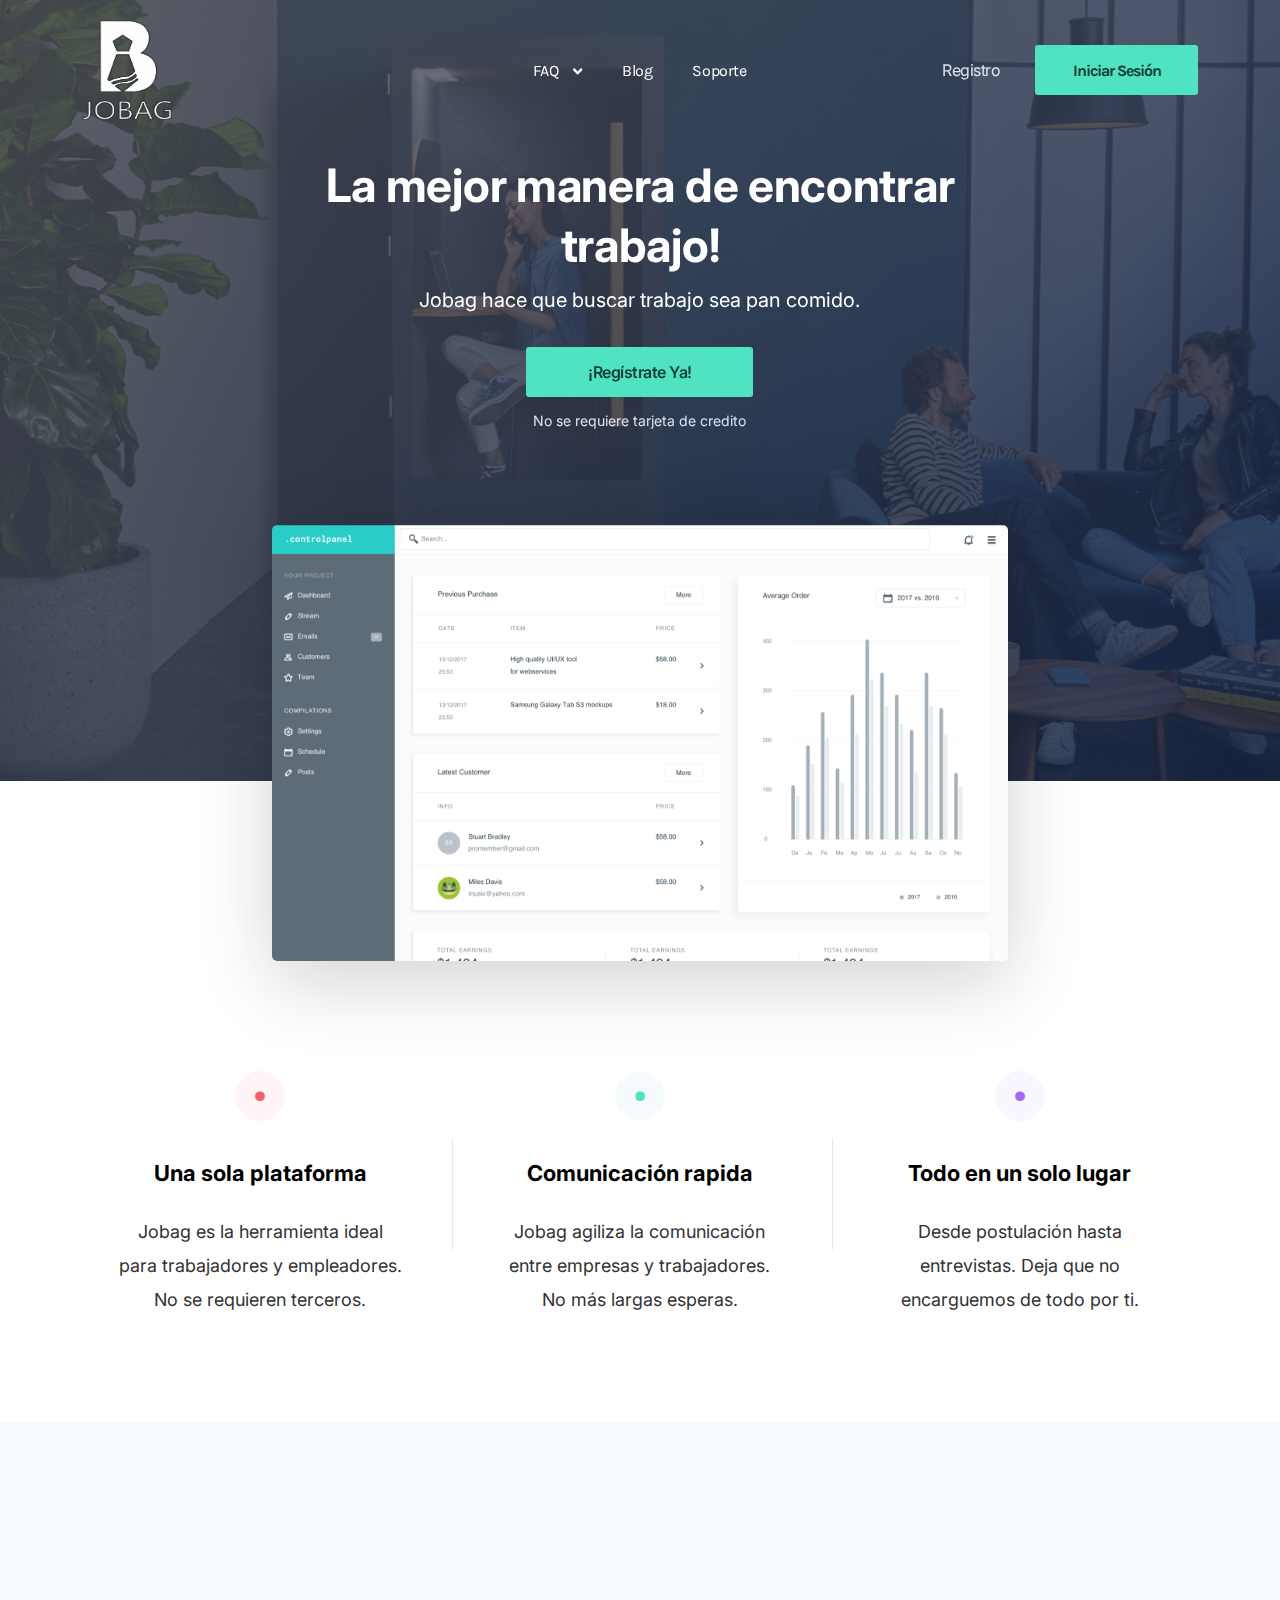
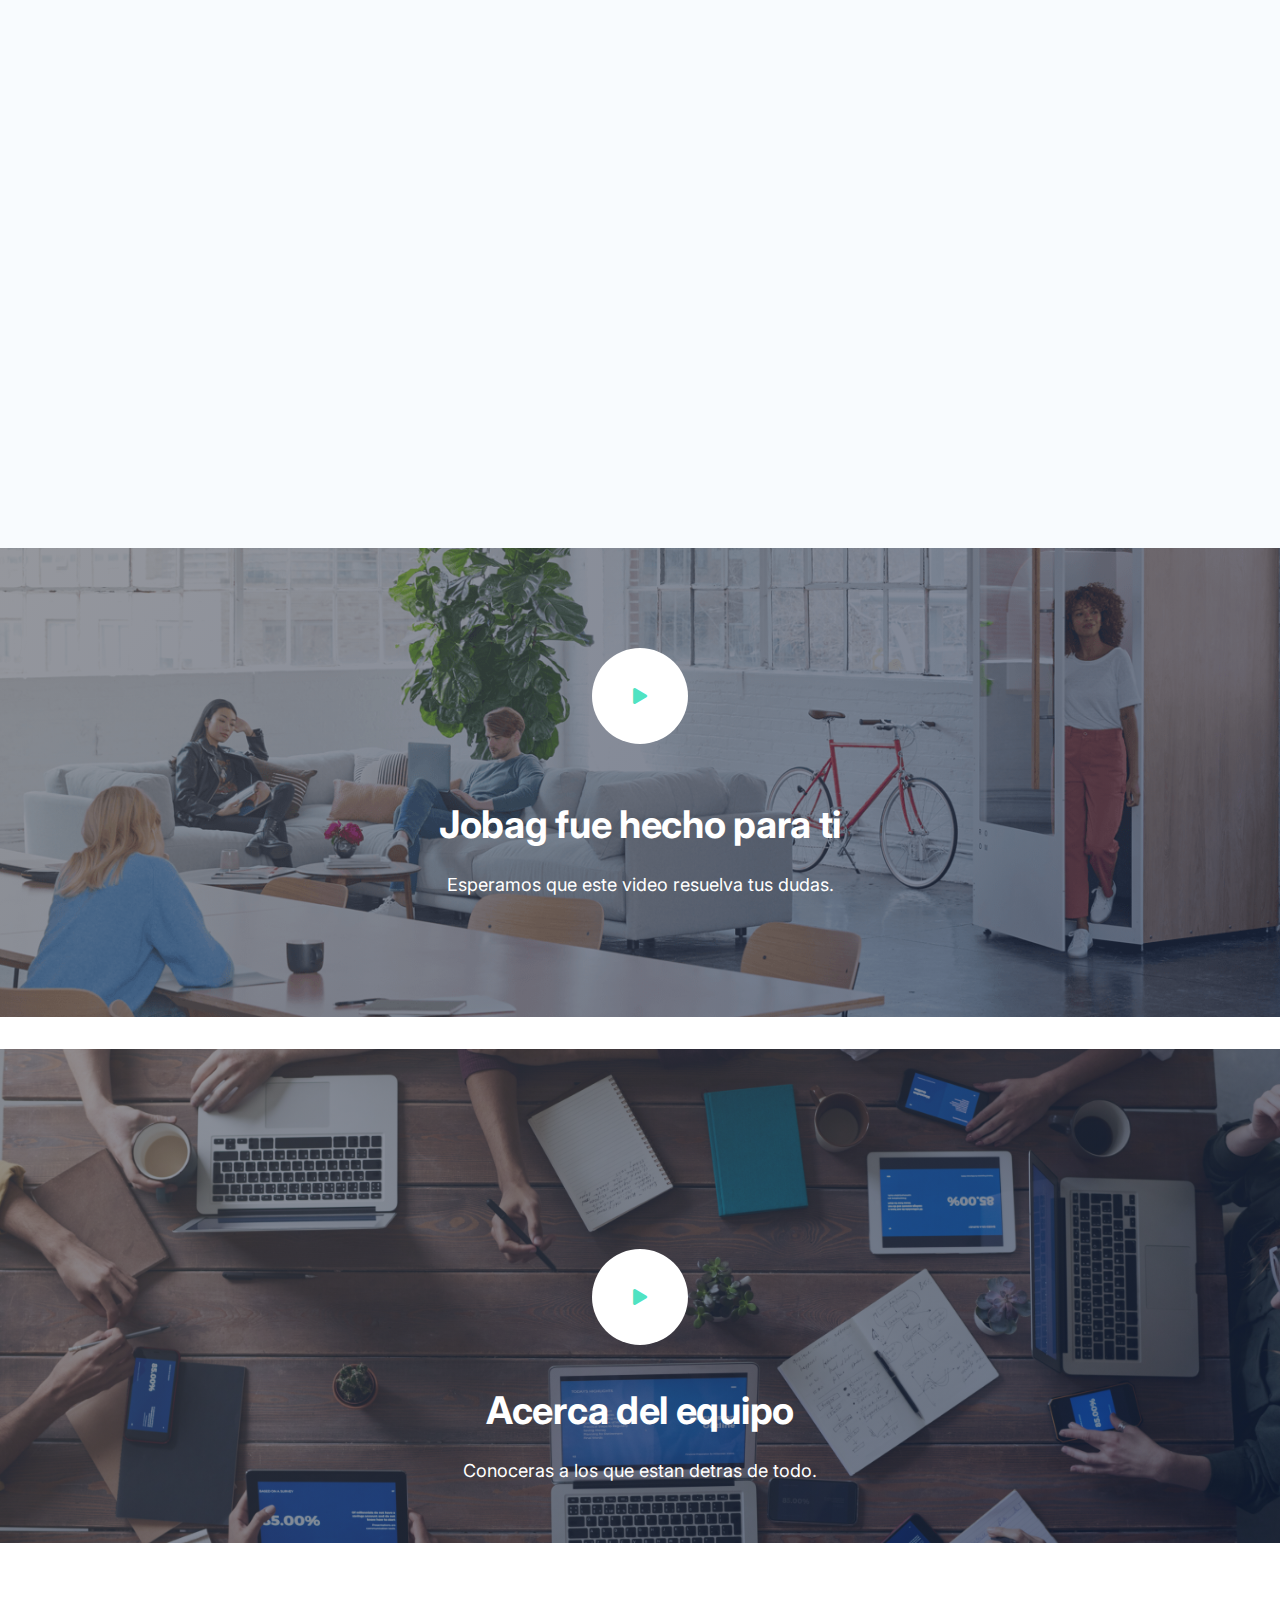
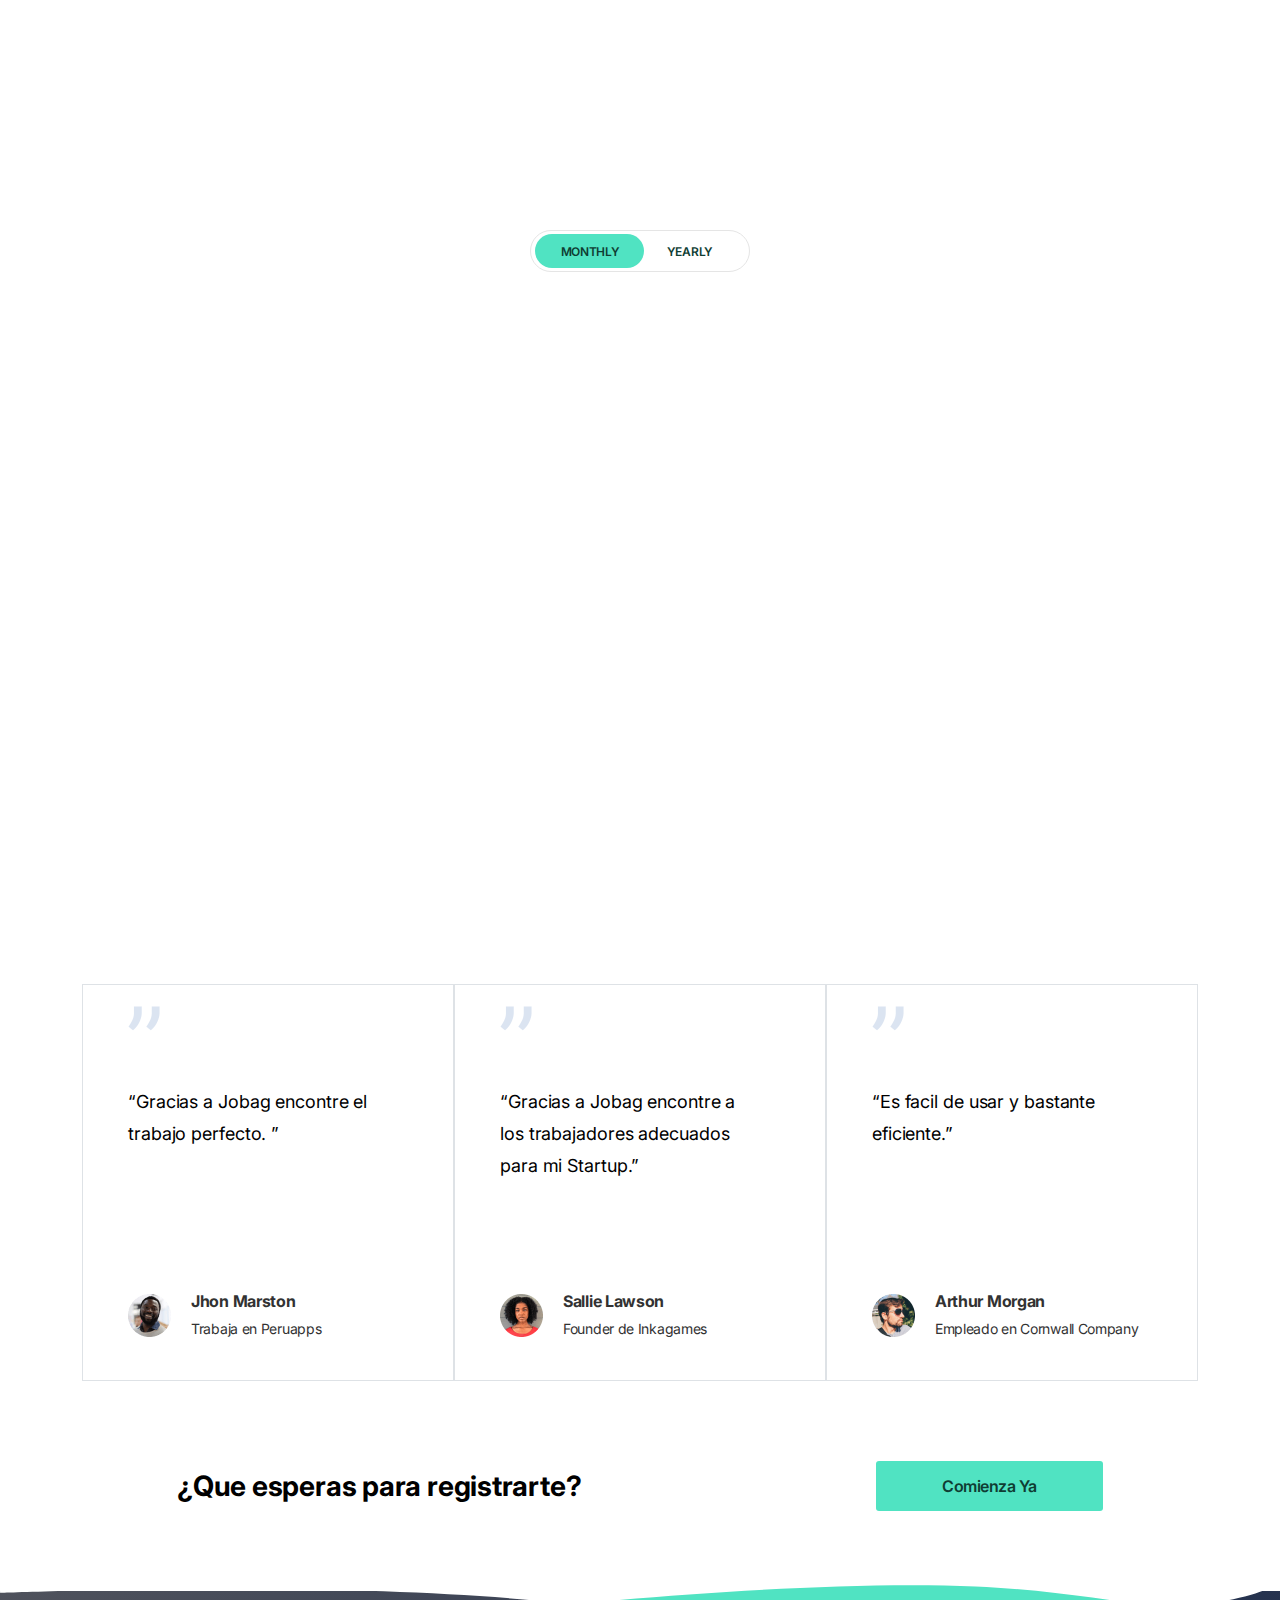
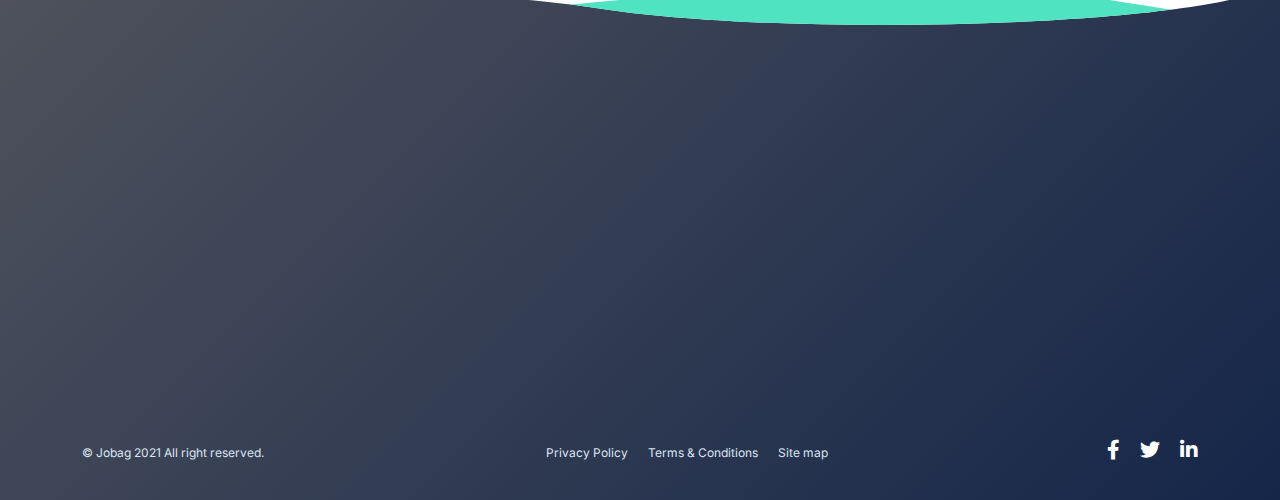
==== commit 4d727ba0: "feat: actualizacion" ====
--- a/index.html
+++ b/index.html
@@ -196,10 +196,28 @@
         <div class="row justify-content-center">
           <div class="col-xxl-7 col-xl-8 col-lg-9 col-md-12">
             <div class="video-content text-center">
-              <a data-fancybox="" href="https://www.youtube.com/embed/rRPQs_kM_nw"><i
+              <a data-fancybox="" href="https://www.youtube.com/embed/vidRKUnKrV0"><i
               class="fas fa-play font-size-7"></i></a>
               <h2>Jobag fue hecho para ti</h2>
               <p>Esperamos que este video resuelva tus dudas.</p>
+            </div>
+          </div>
+        </div>
+      </div>
+    </div>
+    <pre></pre>
+    <pre></pre>
+    <a id="team"></a>
+    <div class="video-area-l-18">
+     
+      <div class="container">
+        <div class="row justify-content-center">
+          <div class="col-xxl-7 col-xl-8 col-lg-9 col-md-12">
+            <div class="video-content text-center">
+              <a data-fancybox="" href="https://www.youtube.com/embed/NQCf-9nrNRQ"><i
+              class="fas fa-play font-size-7"></i></a>
+              <h2>Acerca del equipo</h2>
+              <p>Conoceras a los que estan detras de todo.</p>
             </div>
           </div>
         </div>
@@ -236,7 +254,7 @@
                   class="dynamic-value" data-active="/ month" data-monthly="/ month" data-yearly="/year"></span></h2>
                 </div>
               </div>
-              <p>Good for small business launching their products less then once a year</p>
+              <p>Todo lo que necesitas para empezar</p>
               <div class="price-body pt-8">
                 <ul class="pricing-list list-unstyled">
                   <li> <i class="icon icon-check-2-2"></i> Unlimited Blocks</li>
@@ -265,7 +283,7 @@
                   class="dynamic-value" data-active="/  month" data-monthly="/ month" data-yearly="/year"></span></h2>
                 </div>
               </div>
-              <p>Good for small business launching their products less then once a year</p>
+              <p>Para los que desean mucho mas</p>
               <div class="price-body">
                 <ul class="pricing-list list-unstyled">
                   <li> <i class="icon icon-check-2-2"></i> Unlimited Blocks</li>
@@ -423,7 +441,7 @@
           <div class="row align-items-center">
             <div class="col-lg-4 col-md-4">
               <div class="copyright">
-                <p> &copy; Grayic 2020 All right reserved. </p>
+                <p> &copy; Jobag 2021 All right reserved. </p>
               </div>
             </div>
             <div class="col-lg-5 col-md-6">
--- a/css/main.css
+++ b/css/main.css
@@ -2465,7 +2465,30 @@
   padding-bottom: 40px;
   z-index: 1;
 }
-
+.video-area-l-18 {
+  position: relative;
+  background: url(../image/l8/teambg.jpg);
+  background-repeat: no-repeat;
+  height: 100%;
+  width: 100%;
+  background-repeat: no-repeat;
+  background-size: cover;
+  background-position: center;
+  padding-top: 200px;
+  padding-bottom: 40px;
+  z-index: 1;
+}
+.video-area-l-18:before {
+  position: absolute;
+  content: '';
+  height: 100%;
+  width: 100%;
+  background: linear-gradient(-45deg, #152649 0%, #4f525c 100%);
+  top: 0;
+  left: 0;
+  z-index: -1;
+  opacity: .6;
+}
 .video-area-l-17:before {
   position: absolute;
   content: '';
@@ -2502,6 +2525,16 @@
   color: #50E3C2;
   margin-bottom: 40px;
 }
+.video-area-l-18 .video-content a i {
+  background: #fff;
+  width: 96px;
+  height: 96px;
+  line-height: 96px;
+  border-radius: 50%;
+  text-align: center;
+  color: #50E3C2;
+  margin-bottom: 40px;
+}
 
 @media (min-width: 768px) {
   .video-area-l-17 .video-content a i {
@@ -2528,6 +2561,26 @@
   line-height: 32px;
   color: #FFFFFF;
 }
+.video-area-l-18 .video-content h2 {
+  font-family: Inter;
+  font-style: normal;
+  font-weight: bold;
+  font-size: 38px;
+  line-height: 50px;
+  letter-spacing: -0.3px;
+  color: #FFFFFF;
+  margin-bottom: 20px;
+}
+
+.video-area-l-18 .video-content p {
+  font-family: Inter;
+  font-style: normal;
+  font-weight: normal;
+  font-size: 18px;
+  line-height: 32px;
+  color: #FFFFFF;
+}
+
 
 /*>>>>>>>>>>>>>>>>>>>>>>>>>>>>>>>>>>>>>      
             Pricing Area-L-17
